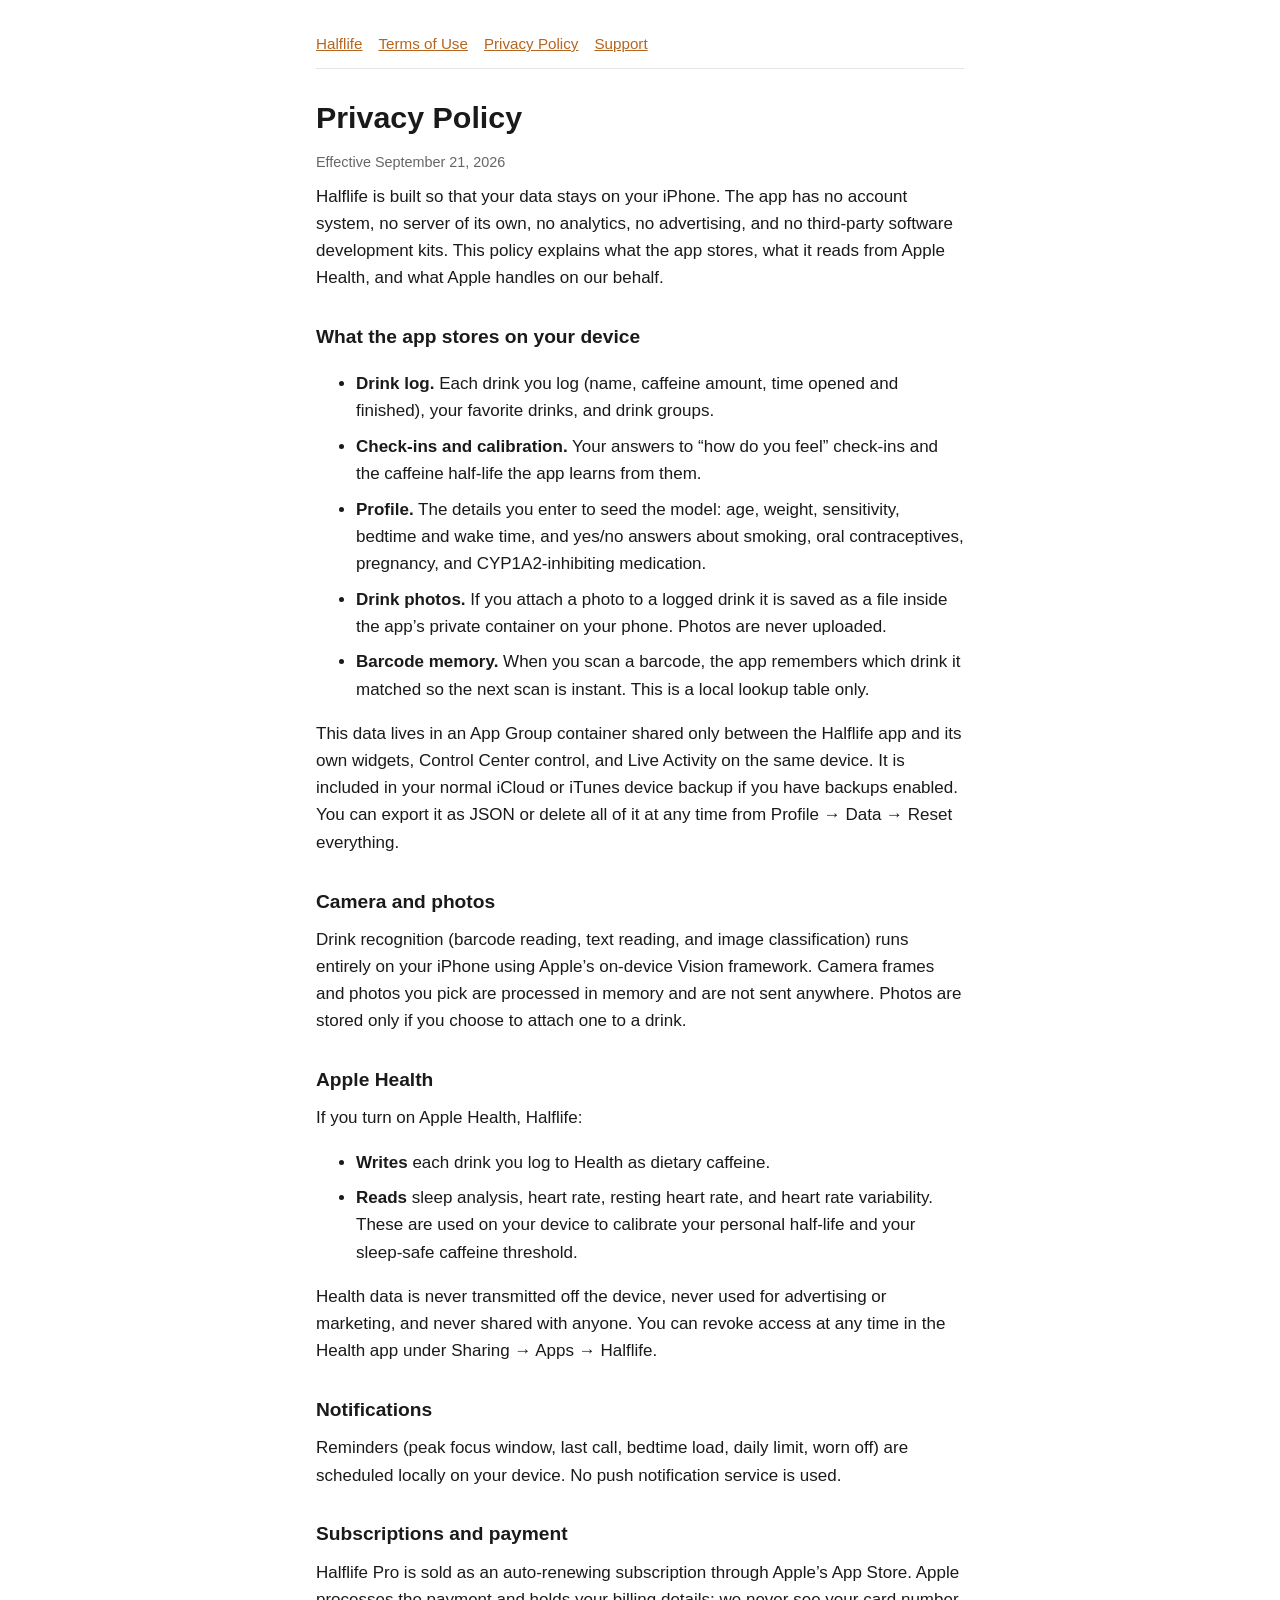
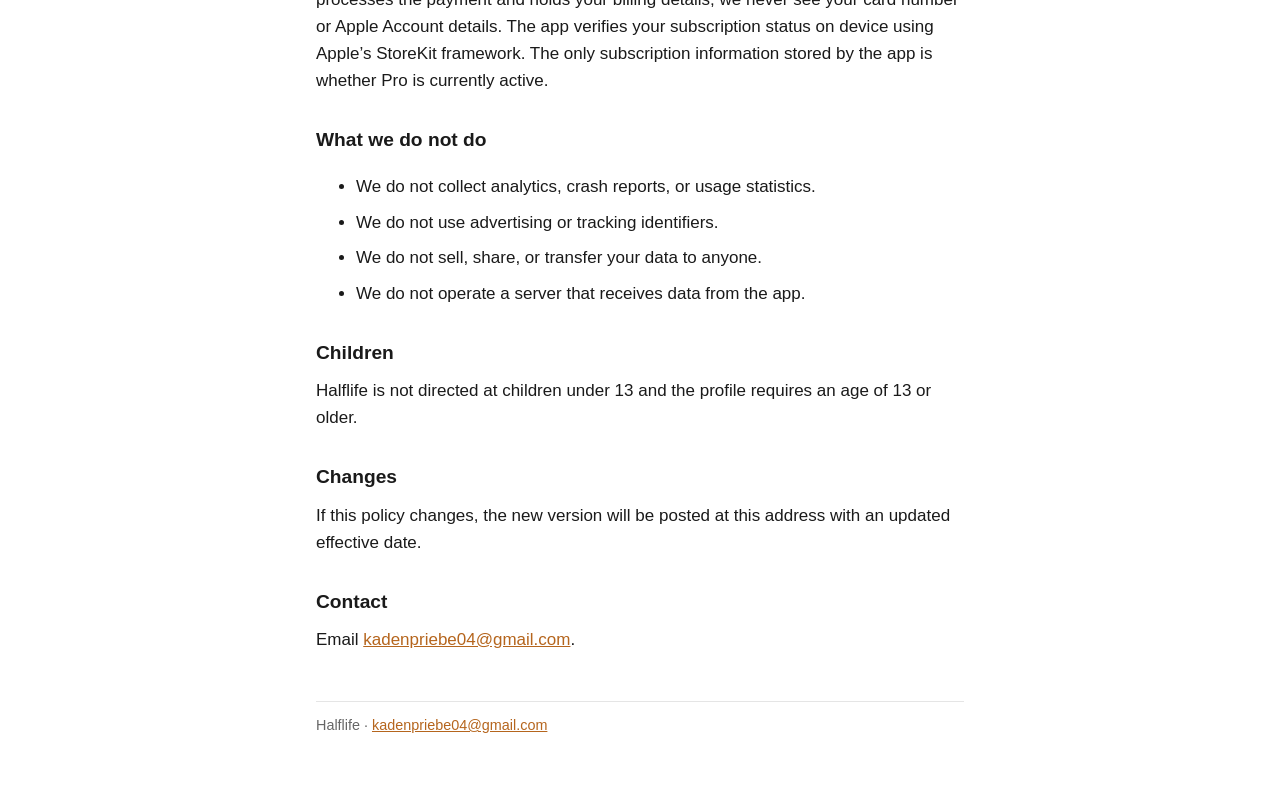
==== privacy.html @ 61f4b178 "Halflife legal pages: terms, privacy, support Co-Authored-By: Claude Fable 5.1 <noreply@anthropic.co" ====
<!doctype html><html lang="en"><head><meta charset="utf-8"><meta name="viewport" content="width=device-width,initial-scale=1"><title>Halflife Privacy Policy</title><link rel="stylesheet" href="style.css"></head><body><main><nav><a href="index.html">Halflife</a><a href="terms.html">Terms of Use</a><a href="privacy.html">Privacy Policy</a><a href="support.html">Support</a></nav>
<h1>Privacy Policy</h1>
<p class="muted">Effective September 21, 2026</p>
<p>Halflife is built so that your data stays on your iPhone. The app has no account system, no server of its own, no analytics, no advertising, and no third‑party software development kits. This policy explains what the app stores, what it reads from Apple Health, and what Apple handles on our behalf.</p>

<h2>What the app stores on your device</h2>
<ul>
<li><strong>Drink log.</strong> Each drink you log (name, caffeine amount, time opened and finished), your favorite drinks, and drink groups.</li>
<li><strong>Check‑ins and calibration.</strong> Your answers to “how do you feel” check‑ins and the caffeine half‑life the app learns from them.</li>
<li><strong>Profile.</strong> The details you enter to seed the model: age, weight, sensitivity, bedtime and wake time, and yes/no answers about smoking, oral contraceptives, pregnancy, and CYP1A2‑inhibiting medication.</li>
<li><strong>Drink photos.</strong> If you attach a photo to a logged drink it is saved as a file inside the app’s private container on your phone. Photos are never uploaded.</li>
<li><strong>Barcode memory.</strong> When you scan a barcode, the app remembers which drink it matched so the next scan is instant. This is a local lookup table only.</li>
</ul>
<p>This data lives in an App Group container shared only between the Halflife app and its own widgets, Control Center control, and Live Activity on the same device. It is included in your normal iCloud or iTunes device backup if you have backups enabled. You can export it as JSON or delete all of it at any time from Profile → Data → Reset everything.</p>

<h2>Camera and photos</h2>
<p>Drink recognition (barcode reading, text reading, and image classification) runs entirely on your iPhone using Apple’s on‑device Vision framework. Camera frames and photos you pick are processed in memory and are not sent anywhere. Photos are stored only if you choose to attach one to a drink.</p>

<h2>Apple Health</h2>
<p>If you turn on Apple Health, Halflife:</p>
<ul>
<li><strong>Writes</strong> each drink you log to Health as dietary caffeine.</li>
<li><strong>Reads</strong> sleep analysis, heart rate, resting heart rate, and heart rate variability. These are used on your device to calibrate your personal half‑life and your sleep‑safe caffeine threshold.</li>
</ul>
<p>Health data is never transmitted off the device, never used for advertising or marketing, and never shared with anyone. You can revoke access at any time in the Health app under Sharing → Apps → Halflife.</p>

<h2>Notifications</h2>
<p>Reminders (peak focus window, last call, bedtime load, daily limit, worn off) are scheduled locally on your device. No push notification service is used.</p>

<h2>Subscriptions and payment</h2>
<p>Halflife Pro is sold as an auto‑renewing subscription through Apple’s App Store. Apple processes the payment and holds your billing details; we never see your card number or Apple Account details. The app verifies your subscription status on device using Apple’s StoreKit framework. The only subscription information stored by the app is whether Pro is currently active.</p>

<h2>What we do not do</h2>
<ul>
<li>We do not collect analytics, crash reports, or usage statistics.</li>
<li>We do not use advertising or tracking identifiers.</li>
<li>We do not sell, share, or transfer your data to anyone.</li>
<li>We do not operate a server that receives data from the app.</li>
</ul>

<h2>Children</h2>
<p>Halflife is not directed at children under 13 and the profile requires an age of 13 or older.</p>

<h2>Changes</h2>
<p>If this policy changes, the new version will be posted at this address with an updated effective date.</p>

<h2>Contact</h2>
<p>Email <a href="mailto:kadenpriebe04@gmail.com">kadenpriebe04@gmail.com</a>.</p>
<footer class="muted">Halflife · <a href="mailto:kadenpriebe04@gmail.com">kadenpriebe04@gmail.com</a></footer></main></body></html>
---- style.css ----
:root{--bg:#fff;--fg:#1a1a1a;--muted:#666;--link:#b5651d;--rule:#e5e5e5}
@media(prefers-color-scheme:dark){:root{--bg:#111;--fg:#eee;--muted:#aaa;--link:#e8a35c;--rule:#333}}
*{box-sizing:border-box}
body{margin:0;background:var(--bg);color:var(--fg);font:17px/1.6 -apple-system,BlinkMacSystemFont,"Segoe UI",Helvetica,Arial,sans-serif}
main{max-width:680px;margin:0 auto;padding:32px 16px 64px}
h1{font-size:1.9rem;margin:.2em 0 .3em}h2{font-size:1.2rem;margin:1.6em 0 .4em}
p,li{margin:.5em 0}a{color:var(--link)}
nav{display:flex;gap:16px;flex-wrap:wrap;font-size:.95rem;border-bottom:1px solid var(--rule);padding-bottom:12px;margin-bottom:24px}
.muted{color:var(--muted);font-size:.9rem}
footer{margin-top:48px;border-top:1px solid var(--rule);padding-top:12px}
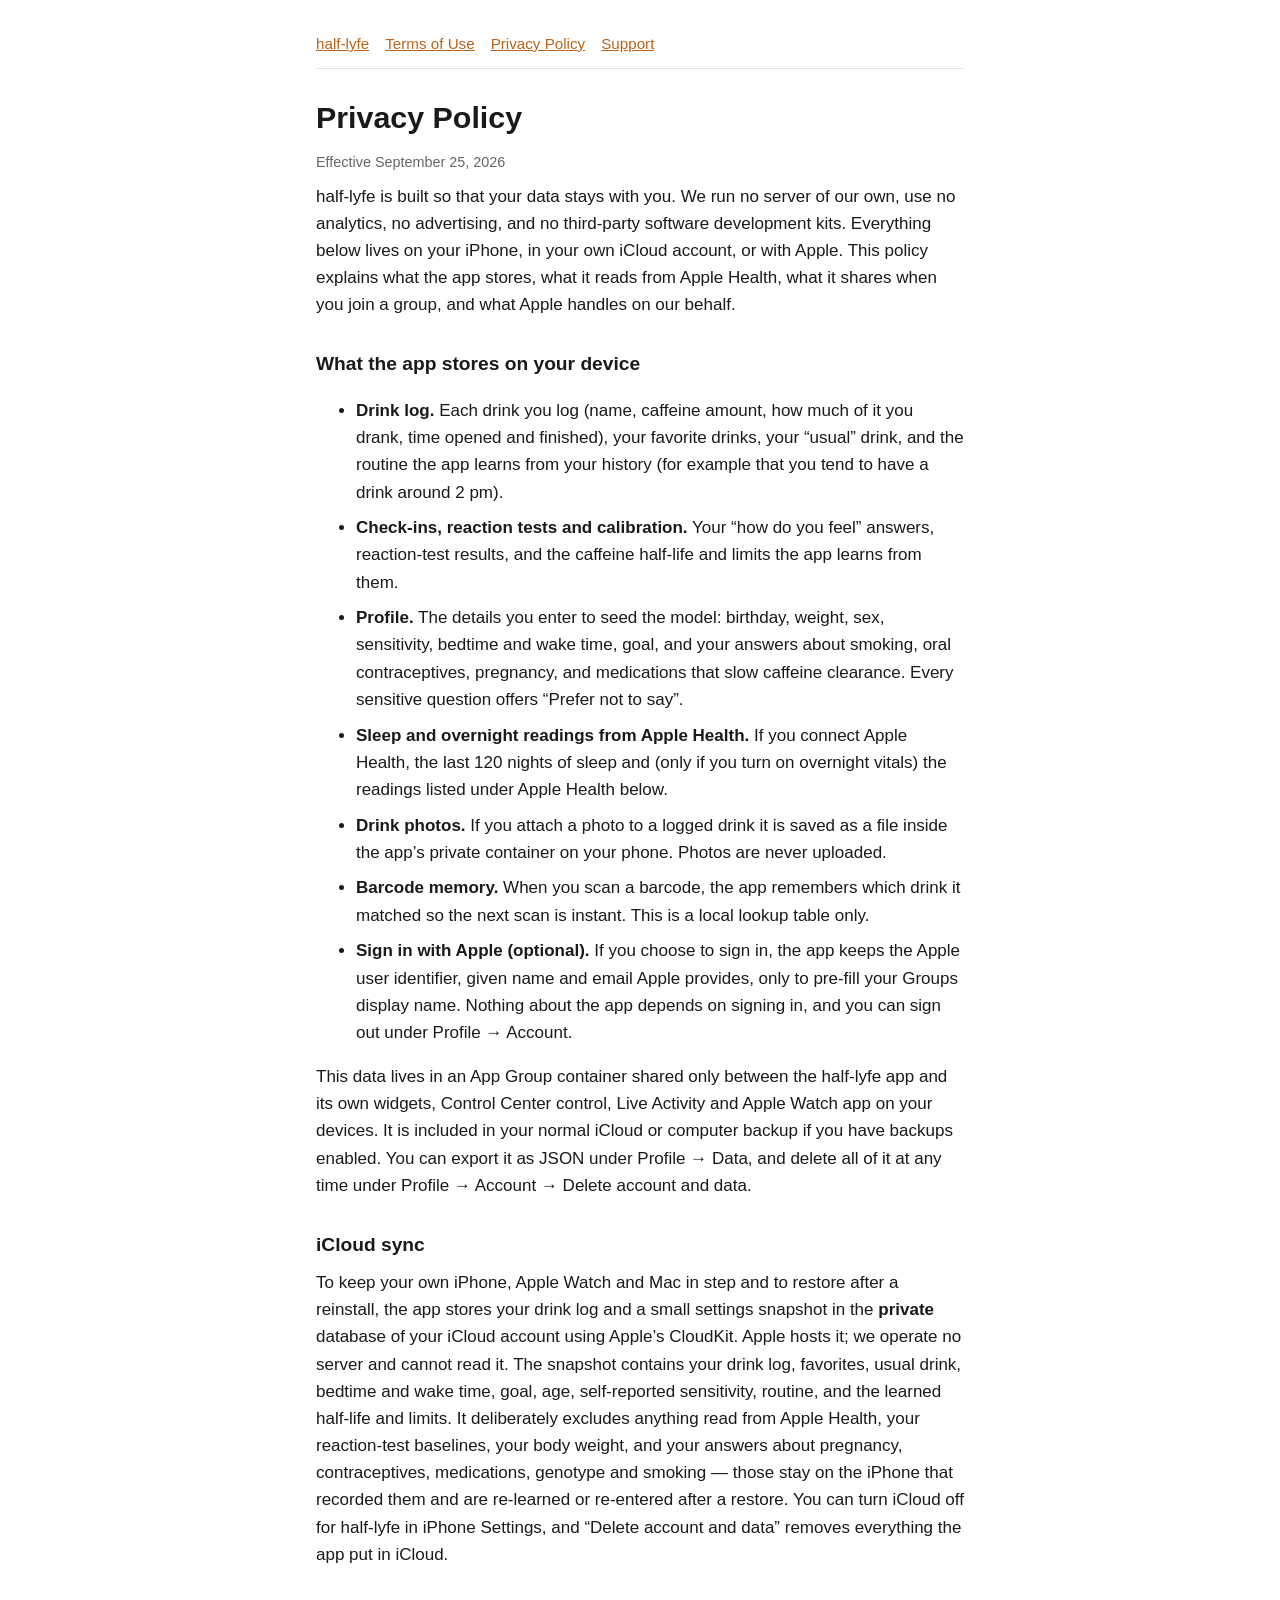
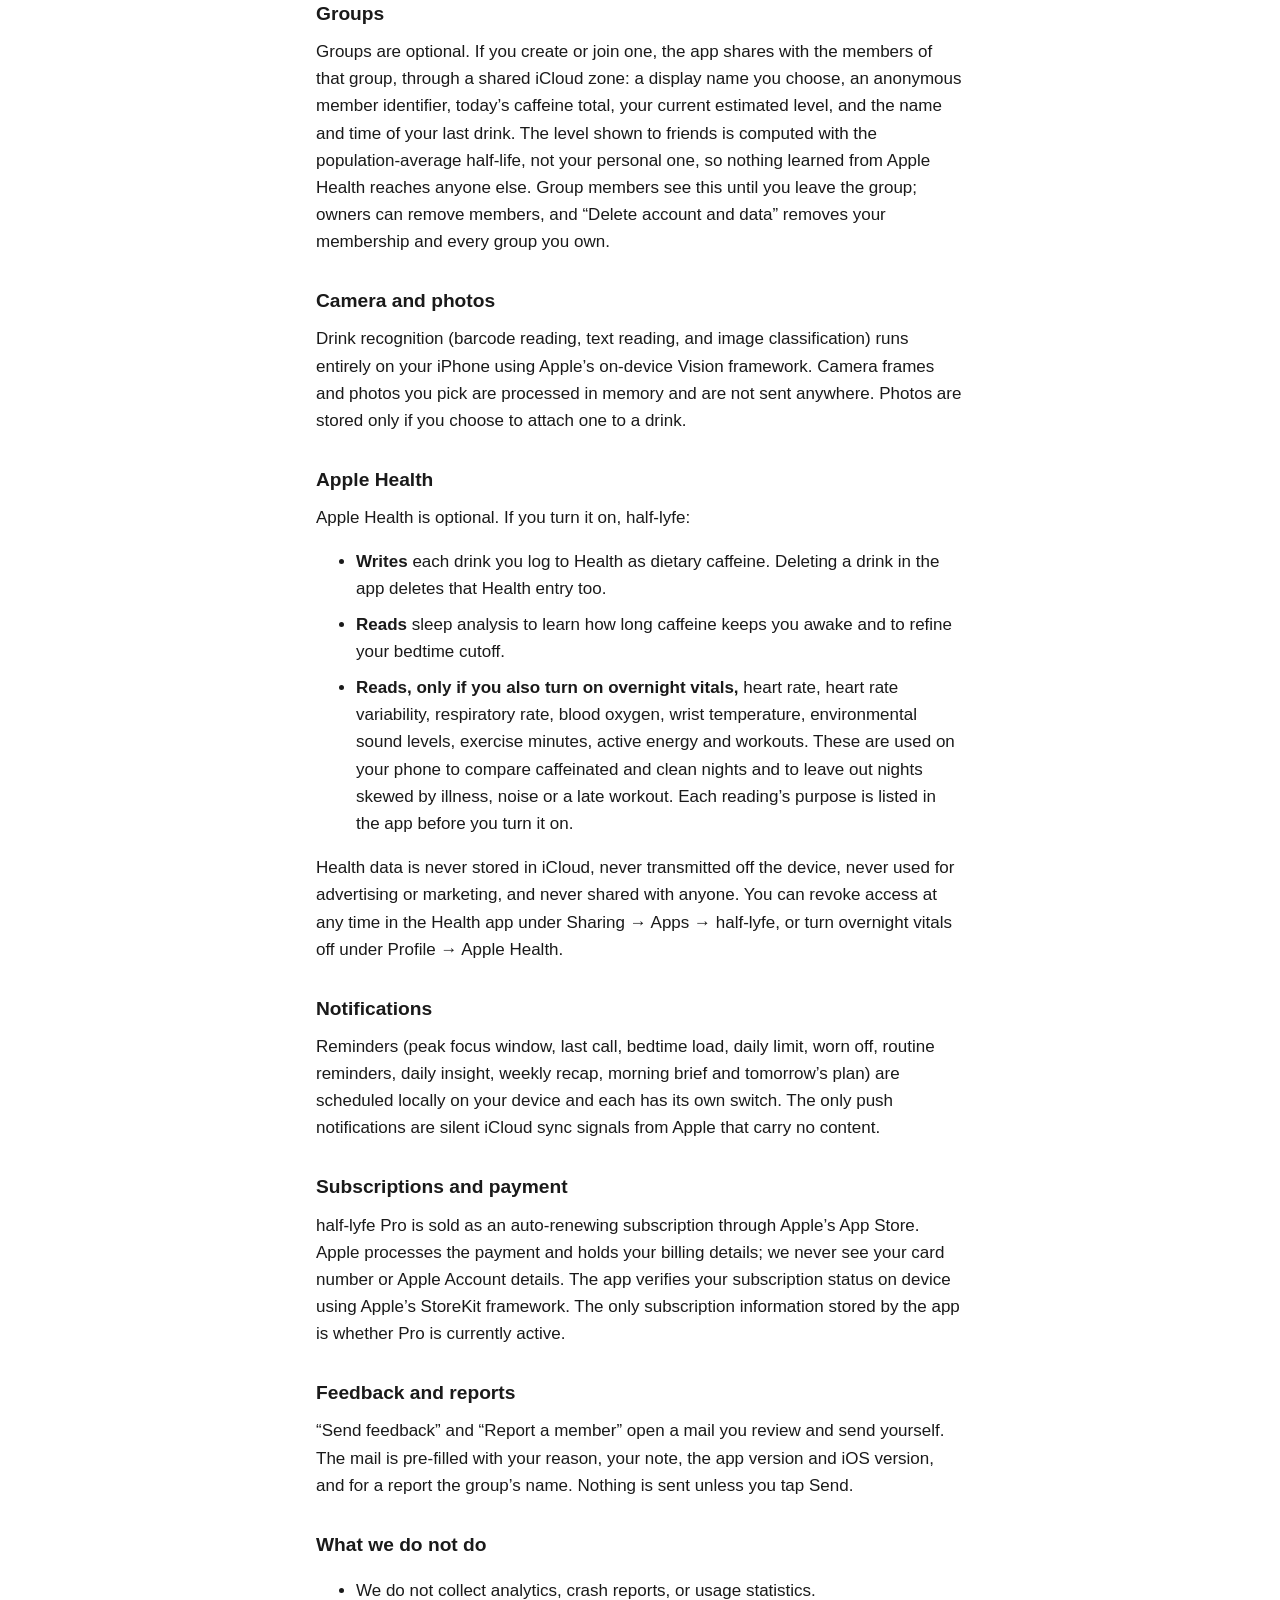
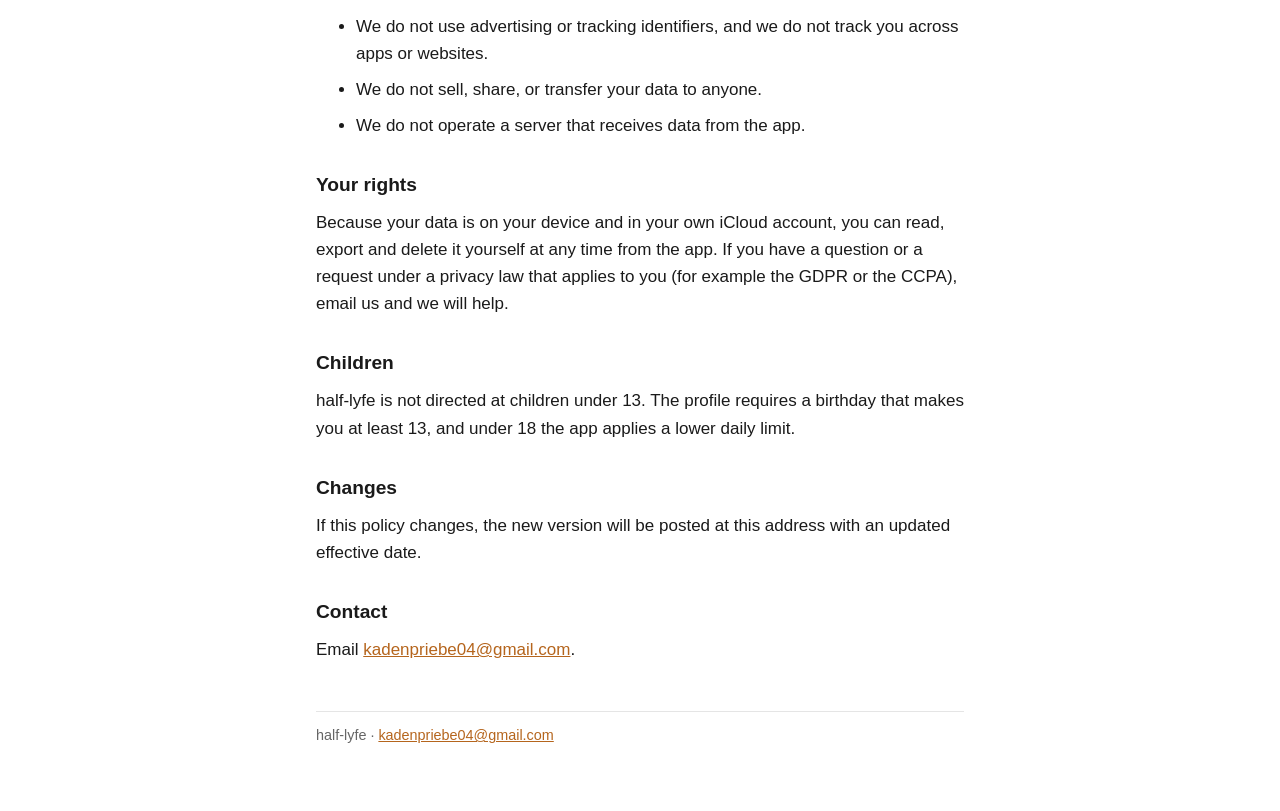
==== commit fbbd0f98: "Privacy Policy: iCloud sync, Groups sharing, Sign in with Apple, Health reads and deletion match the" ====
--- a/privacy.html
+++ b/privacy.html
@@ -1,49 +1,64 @@
-<!doctype html><html lang="en"><head><meta charset="utf-8"><meta name="viewport" content="width=device-width,initial-scale=1"><title>Halflife Privacy Policy</title><link rel="stylesheet" href="style.css"></head><body><main><nav><a href="index.html">Halflife</a><a href="terms.html">Terms of Use</a><a href="privacy.html">Privacy Policy</a><a href="support.html">Support</a></nav>
+<!doctype html><html lang="en"><head><meta charset="utf-8"><meta name="viewport" content="width=device-width,initial-scale=1"><title>half-lyfe Privacy Policy</title><link rel="stylesheet" href="style.css"></head><body><main><nav><a href="index.html">half-lyfe</a><a href="terms.html">Terms of Use</a><a href="privacy.html">Privacy Policy</a><a href="support.html">Support</a></nav>
 <h1>Privacy Policy</h1>
-<p class="muted">Effective September 21, 2026</p>
-<p>Halflife is built so that your data stays on your iPhone. The app has no account system, no server of its own, no analytics, no advertising, and no third‑party software development kits. This policy explains what the app stores, what it reads from Apple Health, and what Apple handles on our behalf.</p>
+<p class="muted">Effective September 25, 2026</p>
+<p>half-lyfe is built so that your data stays with you. We run no server of our own, use no analytics, no advertising, and no third‑party software development kits. Everything below lives on your iPhone, in your own iCloud account, or with Apple. This policy explains what the app stores, what it reads from Apple Health, what it shares when you join a group, and what Apple handles on our behalf.</p>
 
 <h2>What the app stores on your device</h2>
 <ul>
-<li><strong>Drink log.</strong> Each drink you log (name, caffeine amount, time opened and finished), your favorite drinks, and drink groups.</li>
-<li><strong>Check‑ins and calibration.</strong> Your answers to “how do you feel” check‑ins and the caffeine half‑life the app learns from them.</li>
-<li><strong>Profile.</strong> The details you enter to seed the model: age, weight, sensitivity, bedtime and wake time, and yes/no answers about smoking, oral contraceptives, pregnancy, and CYP1A2‑inhibiting medication.</li>
+<li><strong>Drink log.</strong> Each drink you log (name, caffeine amount, how much of it you drank, time opened and finished), your favorite drinks, your “usual” drink, and the routine the app learns from your history (for example that you tend to have a drink around 2 pm).</li>
+<li><strong>Check‑ins, reaction tests and calibration.</strong> Your “how do you feel” answers, reaction‑test results, and the caffeine half‑life and limits the app learns from them.</li>
+<li><strong>Profile.</strong> The details you enter to seed the model: birthday, weight, sex, sensitivity, bedtime and wake time, goal, and your answers about smoking, oral contraceptives, pregnancy, and medications that slow caffeine clearance. Every sensitive question offers “Prefer not to say”.</li>
+<li><strong>Sleep and overnight readings from Apple Health.</strong> If you connect Apple Health, the last 120 nights of sleep and (only if you turn on overnight vitals) the readings listed under Apple Health below.</li>
 <li><strong>Drink photos.</strong> If you attach a photo to a logged drink it is saved as a file inside the app’s private container on your phone. Photos are never uploaded.</li>
 <li><strong>Barcode memory.</strong> When you scan a barcode, the app remembers which drink it matched so the next scan is instant. This is a local lookup table only.</li>
+<li><strong>Sign in with Apple (optional).</strong> If you choose to sign in, the app keeps the Apple user identifier, given name and email Apple provides, only to pre‑fill your Groups display name. Nothing about the app depends on signing in, and you can sign out under Profile → Account.</li>
 </ul>
-<p>This data lives in an App Group container shared only between the Halflife app and its own widgets, Control Center control, and Live Activity on the same device. It is included in your normal iCloud or iTunes device backup if you have backups enabled. You can export it as JSON or delete all of it at any time from Profile → Data → Reset everything.</p>
+<p>This data lives in an App Group container shared only between the half-lyfe app and its own widgets, Control Center control, Live Activity and Apple Watch app on your devices. It is included in your normal iCloud or computer backup if you have backups enabled. You can export it as JSON under Profile → Data, and delete all of it at any time under Profile → Account → Delete account and data.</p>
+
+<h2>iCloud sync</h2>
+<p>To keep your own iPhone, Apple Watch and Mac in step and to restore after a reinstall, the app stores your drink log and a small settings snapshot in the <strong>private</strong> database of your iCloud account using Apple’s CloudKit. Apple hosts it; we operate no server and cannot read it. The snapshot contains your drink log, favorites, usual drink, bedtime and wake time, goal, age, self‑reported sensitivity, routine, and the learned half‑life and limits. It deliberately excludes anything read from Apple Health, your reaction‑test baselines, your body weight, and your answers about pregnancy, contraceptives, medications, genotype and smoking — those stay on the iPhone that recorded them and are re‑learned or re‑entered after a restore. You can turn iCloud off for half-lyfe in iPhone Settings, and “Delete account and data” removes everything the app put in iCloud.</p>
+
+<h2>Groups</h2>
+<p>Groups are optional. If you create or join one, the app shares with the members of that group, through a shared iCloud zone: a display name you choose, an anonymous member identifier, today’s caffeine total, your current estimated level, and the name and time of your last drink. The level shown to friends is computed with the population‑average half‑life, not your personal one, so nothing learned from Apple Health reaches anyone else. Group members see this until you leave the group; owners can remove members, and “Delete account and data” removes your membership and every group you own.</p>
 
 <h2>Camera and photos</h2>
 <p>Drink recognition (barcode reading, text reading, and image classification) runs entirely on your iPhone using Apple’s on‑device Vision framework. Camera frames and photos you pick are processed in memory and are not sent anywhere. Photos are stored only if you choose to attach one to a drink.</p>
 
 <h2>Apple Health</h2>
-<p>If you turn on Apple Health, Halflife:</p>
+<p>Apple Health is optional. If you turn it on, half-lyfe:</p>
 <ul>
-<li><strong>Writes</strong> each drink you log to Health as dietary caffeine.</li>
-<li><strong>Reads</strong> sleep analysis, heart rate, resting heart rate, and heart rate variability. These are used on your device to calibrate your personal half‑life and your sleep‑safe caffeine threshold.</li>
+<li><strong>Writes</strong> each drink you log to Health as dietary caffeine. Deleting a drink in the app deletes that Health entry too.</li>
+<li><strong>Reads</strong> sleep analysis to learn how long caffeine keeps you awake and to refine your bedtime cutoff.</li>
+<li><strong>Reads, only if you also turn on overnight vitals,</strong> heart rate, heart rate variability, respiratory rate, blood oxygen, wrist temperature, environmental sound levels, exercise minutes, active energy and workouts. These are used on your phone to compare caffeinated and clean nights and to leave out nights skewed by illness, noise or a late workout. Each reading’s purpose is listed in the app before you turn it on.</li>
 </ul>
-<p>Health data is never transmitted off the device, never used for advertising or marketing, and never shared with anyone. You can revoke access at any time in the Health app under Sharing → Apps → Halflife.</p>
+<p>Health data is never stored in iCloud, never transmitted off the device, never used for advertising or marketing, and never shared with anyone. You can revoke access at any time in the Health app under Sharing → Apps → half-lyfe, or turn overnight vitals off under Profile → Apple Health.</p>
 
 <h2>Notifications</h2>
-<p>Reminders (peak focus window, last call, bedtime load, daily limit, worn off) are scheduled locally on your device. No push notification service is used.</p>
+<p>Reminders (peak focus window, last call, bedtime load, daily limit, worn off, routine reminders, daily insight, weekly recap, morning brief and tomorrow’s plan) are scheduled locally on your device and each has its own switch. The only push notifications are silent iCloud sync signals from Apple that carry no content.</p>
 
 <h2>Subscriptions and payment</h2>
-<p>Halflife Pro is sold as an auto‑renewing subscription through Apple’s App Store. Apple processes the payment and holds your billing details; we never see your card number or Apple Account details. The app verifies your subscription status on device using Apple’s StoreKit framework. The only subscription information stored by the app is whether Pro is currently active.</p>
+<p>half-lyfe Pro is sold as an auto‑renewing subscription through Apple’s App Store. Apple processes the payment and holds your billing details; we never see your card number or Apple Account details. The app verifies your subscription status on device using Apple’s StoreKit framework. The only subscription information stored by the app is whether Pro is currently active.</p>
+
+<h2>Feedback and reports</h2>
+<p>“Send feedback” and “Report a member” open a mail you review and send yourself. The mail is pre‑filled with your reason, your note, the app version and iOS version, and for a report the group’s name. Nothing is sent unless you tap Send.</p>
 
 <h2>What we do not do</h2>
 <ul>
 <li>We do not collect analytics, crash reports, or usage statistics.</li>
-<li>We do not use advertising or tracking identifiers.</li>
+<li>We do not use advertising or tracking identifiers, and we do not track you across apps or websites.</li>
 <li>We do not sell, share, or transfer your data to anyone.</li>
 <li>We do not operate a server that receives data from the app.</li>
 </ul>
 
+<h2>Your rights</h2>
+<p>Because your data is on your device and in your own iCloud account, you can read, export and delete it yourself at any time from the app. If you have a question or a request under a privacy law that applies to you (for example the GDPR or the CCPA), email us and we will help.</p>
+
 <h2>Children</h2>
-<p>Halflife is not directed at children under 13 and the profile requires an age of 13 or older.</p>
+<p>half-lyfe is not directed at children under 13. The profile requires a birthday that makes you at least 13, and under 18 the app applies a lower daily limit.</p>
 
 <h2>Changes</h2>
 <p>If this policy changes, the new version will be posted at this address with an updated effective date.</p>
 
 <h2>Contact</h2>
 <p>Email <a href="mailto:kadenpriebe04@gmail.com">kadenpriebe04@gmail.com</a>.</p>
-<footer class="muted">Halflife · <a href="mailto:kadenpriebe04@gmail.com">kadenpriebe04@gmail.com</a></footer></main></body></html>
+<footer class="muted">half-lyfe · <a href="mailto:kadenpriebe04@gmail.com">kadenpriebe04@gmail.com</a></footer></main></body></html>
